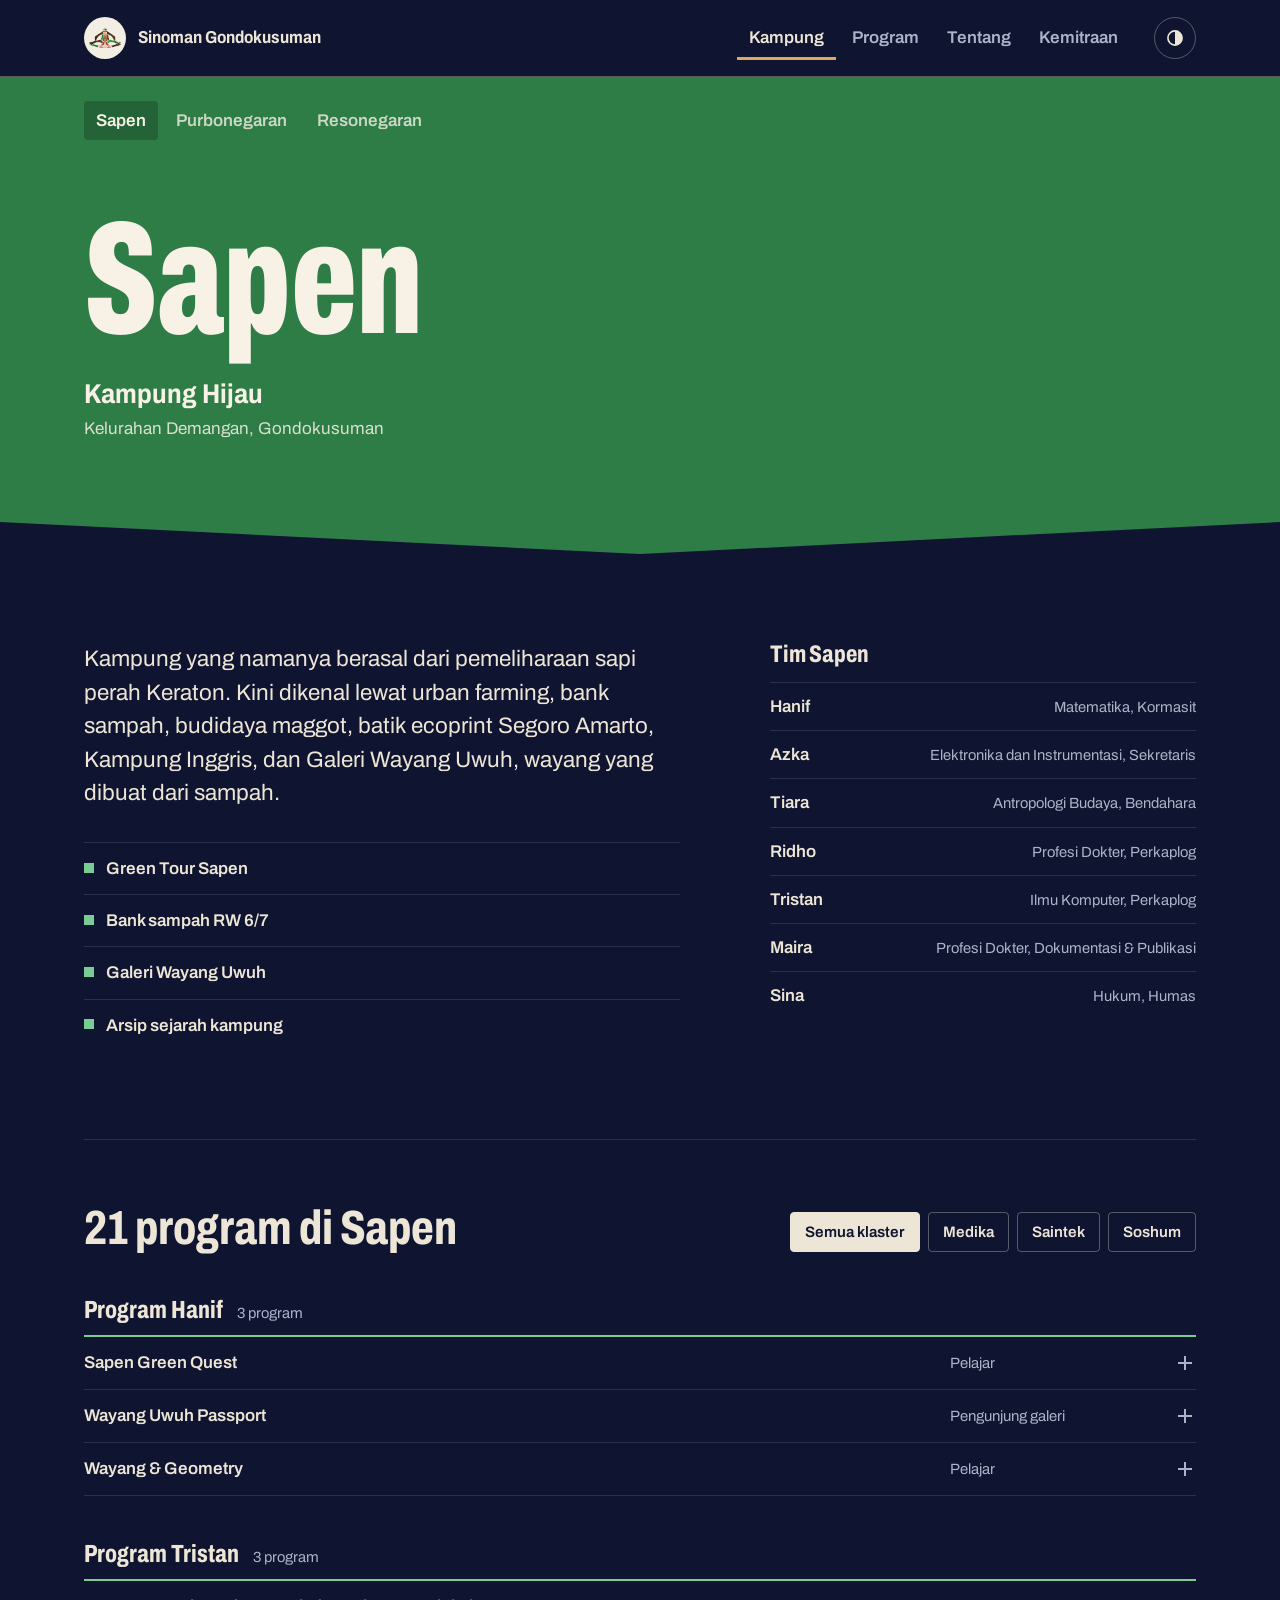
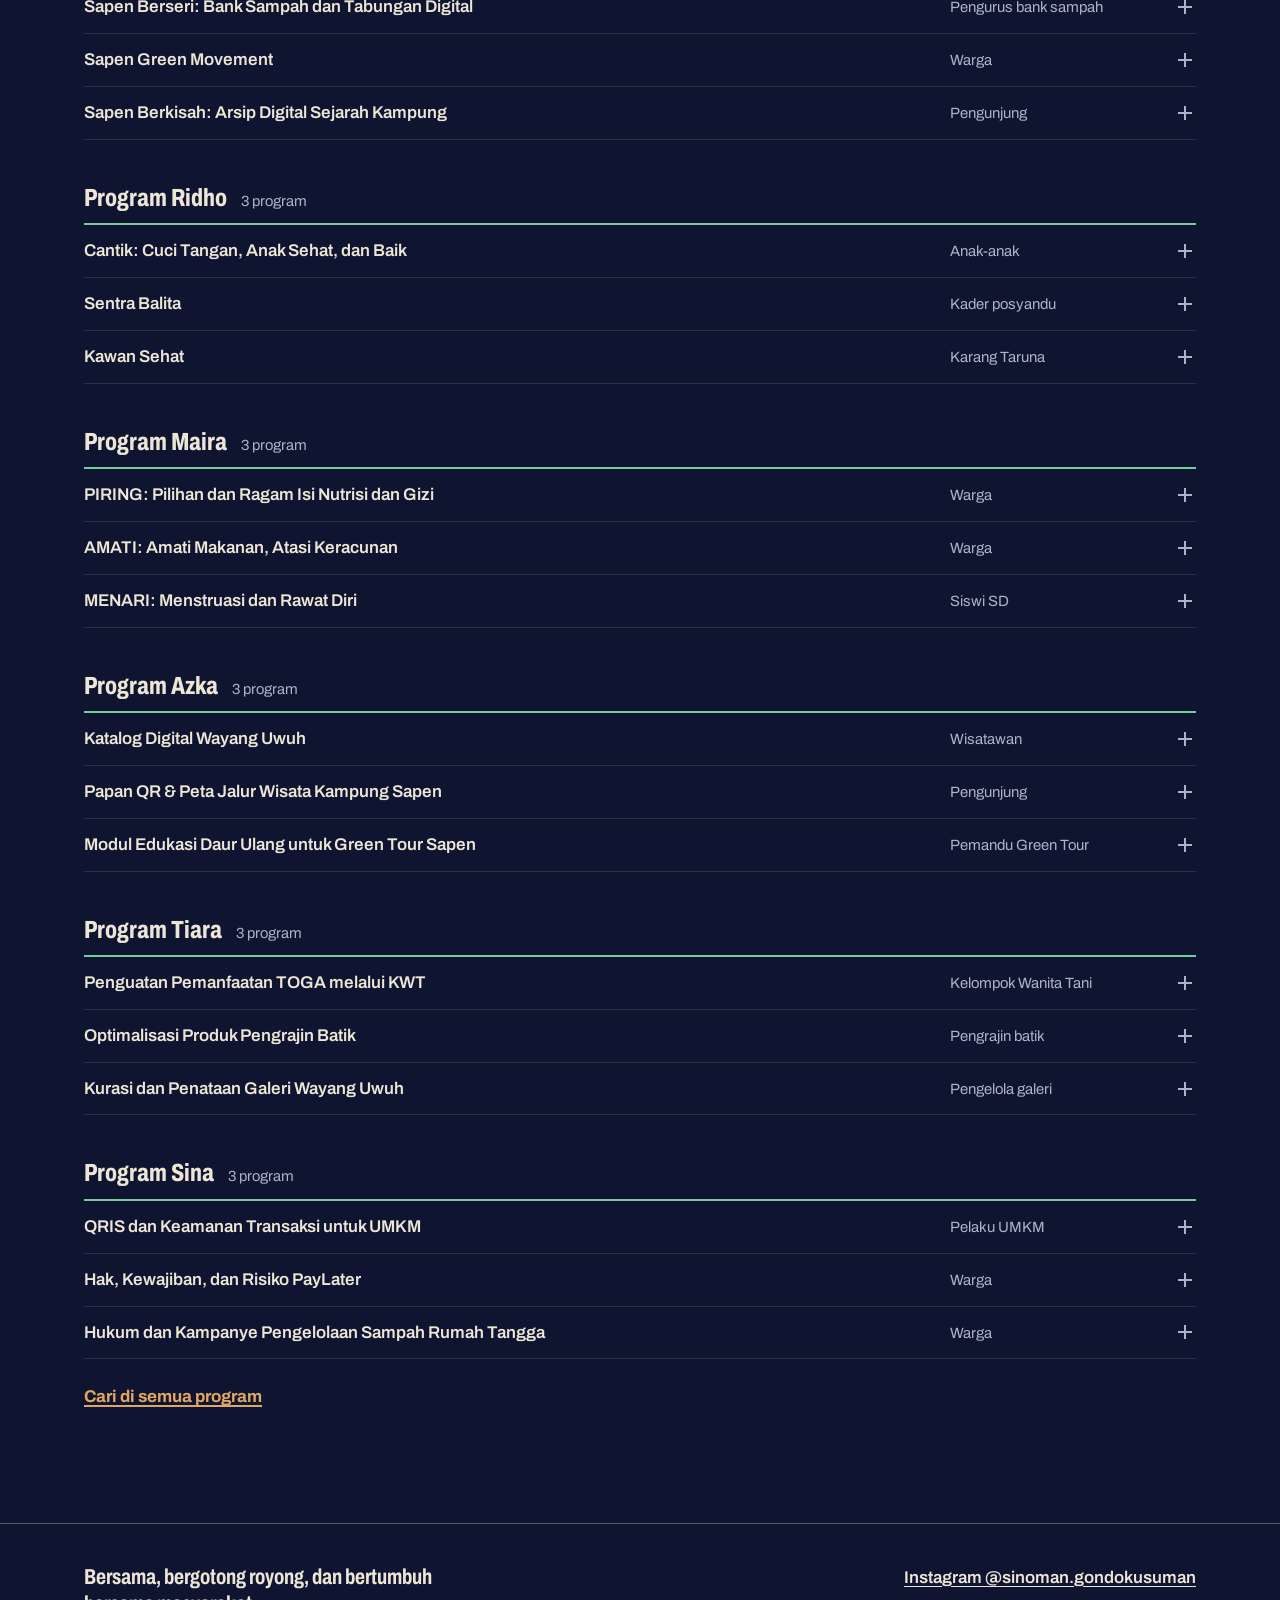
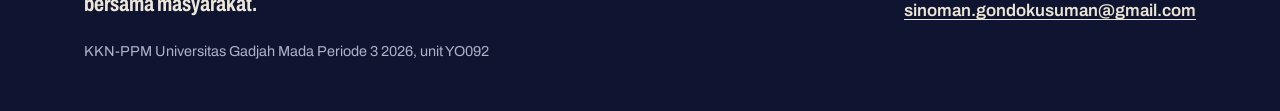
==== site/kampung.html @ 33adba5d "Redesign site as five pages with dark-by-default batik palette Split the single long page into beran" ====
<!doctype html>
<html lang="id" data-theme="dark">
<head>
<meta charset="utf-8">
<meta name="viewport" content="width=device-width, initial-scale=1">
<title>Kampung | Sinoman Gondokusuman</title>
<meta name="description" content="Sapen, Purbonegaran, dan Resonegaran: tiga kampung wisata di Gondokusuman, Yogyakarta, beserta program kerja dan tim KKN di masing-masing kampung.">
<link rel="icon" type="image/png" href="assets/logo-mark.png">
<script>try { var t = localStorage.getItem("theme"); if (t) document.documentElement.dataset.theme = t; } catch (e) {}</script>
<link rel="preconnect" href="https://fonts.googleapis.com">
<link rel="preconnect" href="https://fonts.gstatic.com" crossorigin>
<link href="https://fonts.googleapis.com/css2?family=Archivo:wdth,wght@62..125,100..900&display=swap" rel="stylesheet">
<link rel="stylesheet" href="style.css">
</head>
<body data-page="kampung">

<a class="skip" href="#main">Langsung ke isi</a>
<header class="bar">
  <div class="wrap bar-in">
    <a class="brand" href="./"><span class="disc"><img src="assets/logo-mark.png" alt="" width="32" height="20"></span>Sinoman Gondokusuman</a>
    <nav class="menu" aria-label="Navigasi utama">
      <a href="kampung.html" aria-current="page">Kampung</a>
      <a href="program.html">Program</a>
      <a href="tentang.html">Tentang</a>
      <a href="kemitraan.html">Kemitraan</a>
    </nav>
    <button class="theme-toggle" type="button" aria-pressed="false" aria-label="Mode terang">
      <svg viewBox="0 0 24 24" width="20" height="20" aria-hidden="true"><circle cx="12" cy="12" r="8.5" fill="none" stroke="currentColor" stroke-width="2"/><path d="M12 3.5a8.5 8.5 0 0 1 0 17z" fill="currentColor"/></svg>
    </button>
  </div>
</header>

<main id="main">

<section class="k-head" id="k-head"></section>

<div class="wrap k-grid">
  <div id="k-about"></div>
  <aside id="k-team"></aside>
</div>

<section class="wrap k-programs" aria-labelledby="k-programs-title">
  <div class="k-programs-head">
    <h2 id="k-programs-title">Program</h2>
    <div class="chips" id="k-klaster" role="group" aria-label="Pilih klaster"></div>
  </div>
  <div id="k-list"></div>
  <a class="more" id="k-all" href="program.html">Cari di semua program</a>
</section>

</main>

<footer class="foot">
  <div class="wrap foot-in">
    <p class="foot-tag">Bersama, bergotong royong, dan bertumbuh bersama masyarakat.</p>
    <ul class="foot-links">
      <li><a href="https://www.instagram.com/sinoman.gondokusuman/" rel="noopener">Instagram @sinoman.gondokusuman</a></li>
      <li><a href="mailto:sinoman.gondokusuman@gmail.com">sinoman.gondokusuman@gmail.com</a></li>
    </ul>
    <p class="foot-small">KKN-PPM Universitas Gadjah Mada Periode 3 2026, unit YO092</p>
  </div>
</footer>

<script src="data.js"></script>
<script src="app.js"></script>
</body>
</html>
---- site/style.css ----
/* Sinoman Gondokusuman
   Nila (indigo) ground, mori (unbleached cotton) text and soga accent: the
   three colours of Yogyakarta batik. Subunit colours come from the logo.
   One typeface, Archivo, used across its width axis: condensed for names
   and headings, normal width for reading. */

:root {
  color-scheme: dark;
  --bg: #0F1530;
  --bg-2: #151C3B;
  --bg-3: #1D2650;
  --ink: #EDE6D6;
  --ink-2: #AEB2C8;
  --line: rgba(237, 230, 214, .13);
  --line-strong: rgba(237, 230, 214, .32);
  --accent: #E0A762;
  --on-fill: #F8F2E6;
  --disc: #F3EEE3;

  /* Fill colours (banners, bands) are shared by both themes;
     the -ink variants are for text on the page background. */
  --sapen: #2E7D46;
  --purbonegaran: #B23A30;
  --resonegaran: #A65A24;
  --sapen-ink: #79CC93;
  --purbonegaran-ink: #F38D7F;
  --resonegaran-ink: #E6A86E;

  --wrap: 1200px;
  --gutter: clamp(18px, 4vw, 44px);
  --r: 4px;
}

[data-theme="light"] {
  color-scheme: light;
  --bg: #F3EEE3;
  --bg-2: #EAE3D4;
  --bg-3: #DED5C2;
  --ink: #141B38;
  --ink-2: #545A75;
  --line: rgba(20, 27, 56, .14);
  --line-strong: rgba(20, 27, 56, .34);
  --accent: #8E4F1E;
  --sapen-ink: #23683A;
  --purbonegaran-ink: #A1322A;
  --resonegaran-ink: #8F4C1C;
}

[data-s="sapen"] { --c: var(--sapen); --ci: var(--sapen-ink); }
[data-s="purbonegaran"] { --c: var(--purbonegaran); --ci: var(--purbonegaran-ink); }
[data-s="resonegaran"] { --c: var(--resonegaran); --ci: var(--resonegaran-ink); }

*, *::before, *::after { box-sizing: border-box; }
html { -webkit-text-size-adjust: 100%; }

body {
  margin: 0;
  background: var(--bg);
  color: var(--ink);
  font-family: "Archivo", system-ui, sans-serif;
  font-size: 17px;
  line-height: 1.6;
  -webkit-font-smoothing: antialiased;
}

img { max-width: 100%; height: auto; display: block; }
a { color: inherit; text-underline-offset: 3px; }
p { margin: 0; }
h1, h2, h3 { margin: 0; line-height: 1.05; }
:focus-visible { outline: 3px solid var(--accent); outline-offset: 3px; }

.wrap { max-width: var(--wrap); margin: 0 auto; padding: 0 var(--gutter); }
.sr-only { position: absolute; width: 1px; height: 1px; overflow: hidden; clip: rect(0 0 0 0); white-space: nowrap; }
.skip { position: absolute; left: 12px; top: -80px; z-index: 10; padding: 10px 14px; background: var(--ink); color: var(--bg); font-weight: 700; }
.skip:focus { top: 12px; }

/* Condensed display type */
.display, h1 { font-stretch: 62%; font-weight: 800; letter-spacing: -0.005em; }
h2 { font-stretch: 75%; font-weight: 750; font-size: clamp(2rem, 4.2vw, 3rem); line-height: 1; }
h3 { font-weight: 700; font-size: 1.2rem; line-height: 1.25; }

/* ---------- Header ---------- */
.bar { border-bottom: 1px solid var(--line-strong); }
.bar-in { display: flex; align-items: center; gap: 12px 24px; min-height: 76px; }
.brand {
  display: flex; align-items: center; gap: 12px; margin-right: auto;
  text-decoration: none; font-weight: 700; font-stretch: 87.5%; font-size: 1.08rem; line-height: 1.15;
}
.disc { width: 42px; height: 42px; border-radius: 50%; background: var(--disc); display: grid; place-items: center; flex: none; }
.disc img { width: 32px; }
.menu { display: flex; gap: 4px; }
.menu a {
  padding: 8px 12px; text-decoration: none; font-weight: 600; color: var(--ink-2);
}
.menu a:hover { color: var(--ink); }
.menu a[aria-current="page"] { color: var(--ink); box-shadow: inset 0 -3px 0 var(--accent); }
.theme-toggle {
  width: 42px; height: 42px; flex: none; display: grid; place-items: center;
  border: 1px solid var(--line-strong); border-radius: 50%; background: none; color: var(--ink); cursor: pointer;
}
.theme-toggle:hover { border-color: var(--ink); }
.theme-toggle svg { transition: transform .3s ease; }
.theme-toggle[aria-pressed="true"] svg { transform: rotate(180deg); }

/* ---------- Buttons, chips, links ---------- */
.btn {
  display: inline-flex; align-items: center; justify-content: center;
  padding: 13px 20px; border: 2px solid var(--ink); border-radius: var(--r);
  background: var(--ink); color: var(--bg);
  font: inherit; font-weight: 700; text-decoration: none; cursor: pointer;
}
.btn:hover { background: transparent; color: var(--ink); }
.btn-line { background: transparent; color: var(--ink); border-color: var(--line-strong); }
.btn-line:hover { border-color: var(--ink); }

.more { display: inline-block; margin-top: 24px; font-weight: 700; color: var(--accent); text-decoration-thickness: 2px; }

.chips { display: flex; flex-wrap: wrap; gap: 8px; }
.chip {
  font: inherit; font-size: .95rem; font-weight: 600; cursor: pointer;
  padding: 7px 14px; border-radius: var(--r);
  border: 1px solid var(--line-strong); background: transparent; color: var(--ink);
}
.chip:hover { border-color: var(--ink); }
.chip[aria-pressed="true"] { background: var(--ink); border-color: var(--ink); color: var(--bg); }

/* ---------- Home hero: umbul-umbul ---------- */
.hero-in {
  display: grid; grid-template-columns: minmax(0, 1fr) auto;
  gap: clamp(32px, 5vw, 80px); align-items: start;
}
.hero-text { padding: clamp(48px, 8vw, 112px) 0 clamp(56px, 7vw, 96px); }
.hero h1 { font-size: clamp(3.6rem, 9.6vw, 8.6rem); line-height: .86; }
.hero h1 span { display: block; }
.lede { margin-top: 28px; max-width: 33rem; font-size: clamp(1.08rem, 1.5vw, 1.24rem); color: var(--ink-2); }
.actions { display: flex; flex-wrap: wrap; gap: 12px; margin-top: 32px; }
.hero-meta { display: flex; flex-wrap: wrap; gap: 4px 28px; margin-top: 36px; font-size: .95rem; color: var(--ink-2); }
.hero-meta b { color: var(--ink); font-weight: 600; }

/* The flags hang from a bamboo pole just under the header rule. */
.umbul {
  --scale: 1;
  position: relative; display: flex; gap: clamp(12px, 1.6vw, 20px);
  list-style: none; margin: 28px 0 0; padding: 6px 14px 0;
}
.umbul::before {
  content: ""; position: absolute; left: 0; right: 0; top: 0; height: 7px;
  border-radius: 4px; background: var(--accent);
}
.flag {
  display: flex; flex-direction: column; gap: 16px;
  width: clamp(96px, 10vw, 136px); height: calc(var(--len) * var(--scale));
  padding: 16px 14px 56px;
  background: var(--c); color: var(--on-fill); text-decoration: none;
  clip-path: polygon(0 0, 100% 0, 100% 100%, 50% calc(100% - 38px), 0 100%);
}
.flag:hover, .flag:focus-visible { height: calc(var(--len) * var(--scale) + 32px); }
.flag:focus-visible { outline: 3px solid var(--on-fill); outline-offset: -7px; }
.flag-count { font-size: .85rem; font-weight: 600; line-height: 1.2; text-align: center; }
.flag-text { writing-mode: vertical-rl; display: flex; flex-direction: column; gap: 6px; align-self: center; }
.flag-text b { font-stretch: 62%; font-weight: 800; font-size: clamp(2.6rem, 4.6vw, 4.3rem); line-height: .95; }
.flag-text span { font-stretch: 75%; font-weight: 600; font-size: .98rem; line-height: 1.2; }

@media (prefers-reduced-motion: no-preference) {
  .flag { transform-origin: top; animation: unfurl 1s cubic-bezier(.2, .8, .2, 1) both; transition: height .35s cubic-bezier(.2, .8, .2, 1); }
  .umbul li:nth-child(2) .flag { animation-delay: .1s; }
  .umbul li:nth-child(3) .flag { animation-delay: .2s; }
  .hero-text > * { animation: fade .8s ease-out both; }
  .hero-text > :nth-child(n+2) { animation-delay: .15s; }
}
@keyframes unfurl { from { transform: scaleY(0); } to { transform: none; } }
@keyframes fade { from { opacity: 0; } to { opacity: 1; } }

/* ---------- Bands (home) ---------- */
.band { padding: clamp(64px, 9vw, 112px) 0; border-top: 1px solid var(--line); }
.band-alt { background: var(--bg-2); }
.duo { display: grid; grid-template-columns: minmax(0, 1.35fr) minmax(0, 1fr); gap: clamp(40px, 7vw, 104px); align-items: start; }
.quote { margin-top: 24px; max-width: 34rem; font-size: clamp(1.35rem, 2.4vw, 1.85rem); line-height: 1.35; font-weight: 500; }
.quote + p { margin-top: 18px; max-width: 34rem; color: var(--ink-2); }

.now { border-top: 3px solid var(--accent); padding-top: 22px; }
.now h2 { font-size: 1.05rem; font-stretch: 100%; font-weight: 700; color: var(--ink-2); line-height: 1.3; }
.now-big { margin-top: 10px; font-size: clamp(2.6rem, 5vw, 3.6rem); line-height: .95; }
.now-text { margin-top: 12px; color: var(--ink-2); }
.agenda { list-style: none; margin: 24px 0 0; padding: 0; }
.agenda li { display: grid; grid-template-columns: 4.5rem minmax(0, 1fr); gap: 14px; padding: 12px 0; border-top: 1px solid var(--line); }
.agenda time { font-stretch: 62%; font-weight: 800; font-size: 1.5rem; line-height: 1.1; color: var(--ci, var(--ink)); }
.agenda span { color: var(--ink-2); }
.agenda b { color: var(--ink); font-weight: 600; }

.invite-in { display: grid; grid-template-columns: minmax(0, 1fr) auto; gap: 24px 48px; align-items: end; }
.invite-in p { margin-top: 16px; max-width: 38rem; color: var(--ink-2); }

/* ---------- Inner page header ---------- */
.page-head { padding-top: clamp(48px, 7vw, 96px); padding-bottom: clamp(36px, 5vw, 56px); }
.page-head h1 { font-size: clamp(3.2rem, 8vw, 6.4rem); line-height: .9; }
.page-head p { margin-top: 20px; max-width: 40rem; font-size: 1.12rem; color: var(--ink-2); }
.jump { display: flex; flex-wrap: wrap; gap: 8px 22px; margin-top: 24px; font-weight: 600; }
.jump a { color: var(--accent); }

.block { padding: clamp(48px, 7vw, 88px) 0; border-top: 1px solid var(--line); }
.block > .wrap > h2 { margin-bottom: clamp(24px, 4vw, 40px); }
.block-intro { margin: -16px 0 clamp(24px, 4vw, 40px); max-width: 40rem; color: var(--ink-2); }

/* ---------- Kampung page ---------- */
.k-head {
  background: var(--c); color: var(--on-fill);
  padding: 24px 0 clamp(72px, 9vw, 112px);
  clip-path: polygon(0 0, 100% 0, 100% calc(100% - 32px), 50% 100%, 0 calc(100% - 32px));
}
.k-tabs { display: flex; flex-wrap: wrap; gap: 4px 6px; }
.k-tabs a { padding: 6px 12px; border-radius: var(--r); font-weight: 600; text-decoration: none; color: var(--on-fill); opacity: .78; }
.k-tabs a:hover { opacity: 1; }
.k-tabs a[aria-current="page"] { opacity: 1; background: rgba(0, 0, 0, .22); }
.k-tabs a:focus-visible { outline-color: var(--on-fill); }
.k-head h1 { margin-top: clamp(32px, 6vw, 72px); font-size: clamp(3.8rem, 13vw, 10rem); line-height: .85; }
.k-theme { margin-top: 30px; font-size: clamp(1.25rem, 2.4vw, 1.7rem); font-weight: 700; font-stretch: 87.5%; line-height: 1.2; }
.k-where { margin-top: 4px; opacity: .85; }

.k-grid { display: grid; grid-template-columns: minmax(0, 1.4fr) minmax(0, 1fr); gap: clamp(40px, 7vw, 104px); padding-top: clamp(48px, 7vw, 88px); padding-bottom: clamp(48px, 7vw, 88px); }
.k-lead { font-size: clamp(1.15rem, 1.8vw, 1.4rem); line-height: 1.5; max-width: 36rem; }
.k-grid h2 { font-size: 1.5rem; }
.focus { list-style: none; margin: 32px 0 0; padding: 0; }
.focus li { padding: 12px 0 12px 22px; border-top: 1px solid var(--line); position: relative; font-weight: 600; }
.focus li::before { content: ""; position: absolute; left: 0; top: 1.15em; width: 10px; height: 10px; background: var(--ci); }

.k-programs { padding-bottom: clamp(64px, 9vw, 112px); }
.k-programs-head { display: flex; flex-wrap: wrap; align-items: end; justify-content: space-between; gap: 16px 32px; padding-top: clamp(40px, 6vw, 64px); border-top: 1px solid var(--line); margin-bottom: 8px; }

/* ---------- Team roster ---------- */
.roster { list-style: none; margin: 16px 0 0; padding: 0; }
.roster li { display: flex; flex-wrap: wrap; justify-content: space-between; align-items: baseline; gap: 2px 16px; padding: 10px 0; border-top: 1px solid var(--line); }
.roster b { font-weight: 600; }
.roster span { color: var(--ink-2); font-size: .92rem; }
.team { display: grid; grid-template-columns: repeat(3, minmax(0, 1fr)); gap: clamp(28px, 4vw, 56px); }
.team h3 { color: var(--ci); font-stretch: 62%; font-weight: 800; font-size: 2.4rem; line-height: 1; }
.team h3 a { text-decoration: none; }
.team h3 a:hover { text-decoration: underline; text-decoration-thickness: 2px; }

/* ---------- Program list ---------- */
.group { margin-top: 44px; }
.group-head { display: flex; flex-wrap: wrap; align-items: baseline; gap: 4px 14px; padding-bottom: 10px; border-bottom: 2px solid var(--ci, var(--ink)); }
.group-head h3 { font-stretch: 75%; font-weight: 750; font-size: 1.55rem; line-height: 1.1; }
.group-head small { color: var(--ink-2); font-size: .92rem; }
.prog { border-bottom: 1px solid var(--line); }
.prog summary {
  list-style: none; cursor: pointer;
  display: grid; grid-template-columns: minmax(0, 1fr) minmax(0, 13rem) 18px; gap: 6px 20px; align-items: baseline;
  padding: 14px 0;
}
.prog summary::-webkit-details-marker { display: none; }
.prog summary:hover .p-title { text-decoration: underline; text-decoration-thickness: 1px; }
.p-title { font-weight: 600; line-height: 1.4; }
.p-for { color: var(--ink-2); font-size: .93rem; line-height: 1.4; }
.p-mark { position: relative; width: 14px; height: 14px; align-self: center; }
.p-mark::before, .p-mark::after { content: ""; position: absolute; left: 0; top: 6px; width: 14px; height: 2px; background: var(--ink-2); }
.p-mark::after { transform: rotate(90deg); }
.prog[open] .p-mark::after { transform: none; }
.prog[open] .p-title { color: var(--ci); }
.p-body { padding: 0 0 20px; max-width: 44rem; }
.p-meta { margin-top: 10px; font-size: .92rem; color: var(--ink-2); }
.empty { padding: 32px 0; color: var(--ink-2); }
.empty button { font: inherit; color: var(--ink); font-weight: 700; background: none; border: 0; padding: 0; text-decoration: underline; cursor: pointer; }
.count { color: var(--ink-2); font-size: .95rem; }

/* ---------- Program explorer ---------- */
.explorer { display: grid; grid-template-columns: 16rem minmax(0, 1fr); gap: clamp(32px, 5vw, 72px); align-items: start; padding-bottom: clamp(64px, 9vw, 112px); }
.filters { position: sticky; top: 24px; display: grid; gap: 28px; }
.filter-label { display: block; font-weight: 700; margin-bottom: 8px; }
.opts { display: grid; }
.opt {
  display: flex; align-items: center; gap: 10px; width: 100%;
  padding: 9px 10px; border: 0; border-radius: var(--r); background: none; color: var(--ink-2);
  font: inherit; font-weight: 600; text-align: left; cursor: pointer;
}
.opt:hover { color: var(--ink); background: var(--bg-2); }
.opt[aria-pressed="true"] { color: var(--ink); background: var(--bg-3); }
.opt i { width: 12px; height: 12px; flex: none; background: var(--c, transparent); border: 1px solid var(--c, var(--line-strong)); }
.opt small { margin-left: auto; font-size: .88rem; font-weight: 500; color: var(--ink-2); }
.search input {
  width: 100%; font: inherit; padding: 11px 14px; border-radius: var(--r);
  border: 1px solid var(--line-strong); background: var(--bg-2); color: var(--ink);
}
.search input::placeholder { color: var(--ink-2); opacity: .8; }
.search input:focus { outline: 3px solid var(--accent); outline-offset: 1px; }
.results .count { padding-bottom: 4px; }
.results .group:first-of-type { margin-top: 20px; }
.swatch { display: inline-block; width: 10px; height: 10px; margin-right: 8px; background: var(--c); }

/* ---------- Tentang ---------- */
.values { list-style: none; margin: 0; padding: 0; border-top: 1px solid var(--line); }
.values li { display: grid; grid-template-columns: 11rem minmax(0, 1fr); gap: 16px; padding: 18px 0; border-bottom: 1px solid var(--line); }
.values b { font-stretch: 75%; font-weight: 750; font-size: 1.3rem; line-height: 1.3; }
.values span { color: var(--ink-2); }

.timeline { list-style: none; margin: 0; padding: 0; }
.timeline li { display: grid; grid-template-columns: 12rem minmax(0, 1fr); gap: 8px 32px; padding: 24px 0; border-top: 1px solid var(--line); }
.timeline time { font-stretch: 62%; font-weight: 800; font-size: 2rem; line-height: 1; }
.timeline h3 { font-size: 1.2rem; }
.timeline p { margin-top: 6px; max-width: 40rem; color: var(--ink-2); }
.timeline .is-now { border-top: 3px solid var(--accent); }
.timeline .is-now time { color: var(--accent); }
.badge { display: inline-block; margin-left: 10px; padding: 1px 8px; border-radius: var(--r); background: var(--accent); color: var(--bg); font-size: .8rem; font-weight: 700; vertical-align: 2px; }
.timeline .t-event { margin-top: 14px; padding-left: 12px; border-left: 3px solid var(--ci); color: var(--ink); }
.timeline .is-past h3, .timeline .is-past time { color: var(--ink-2); }

/* ---------- Kemitraan ---------- */
.partner { display: grid; grid-template-columns: 1fr 1fr; gap: clamp(32px, 6vw, 88px); }
.partner h2 { font-size: 1.6rem; margin-bottom: 8px; }
.partner ul { list-style: none; margin: 0; padding: 0; }
.partner li { padding: 14px 0; border-bottom: 1px solid var(--line); }
.partner li b { font-weight: 700; }
.contact {
  margin-top: clamp(48px, 7vw, 80px); padding: clamp(28px, 4vw, 48px);
  background: var(--bg-3); border-radius: var(--r);
  display: grid; grid-template-columns: minmax(0, 1fr) auto; gap: 24px 48px; align-items: center;
}
.contact p { font-stretch: 75%; font-weight: 750; font-size: clamp(1.6rem, 3vw, 2.3rem); line-height: 1.1; max-width: 30rem; }
.contact .actions { margin-top: 0; }

/* ---------- Footer ---------- */
.foot { border-top: 1px solid var(--line-strong); }
.foot-in { display: grid; grid-template-columns: minmax(0, 1fr) auto; gap: 16px 48px; padding-top: 40px; padding-bottom: 48px; }
.foot-tag { font-stretch: 75%; font-weight: 700; font-size: 1.35rem; line-height: 1.25; max-width: 26rem; }
.foot-links { list-style: none; margin: 0; padding: 0; display: grid; gap: 6px; justify-items: end; font-weight: 600; }
.foot-small { grid-column: 1 / -1; font-size: .9rem; color: var(--ink-2); }

/* ---------- Responsive ---------- */
@media (max-width: 960px) {
  .duo, .k-grid, .partner, .invite-in, .contact { grid-template-columns: 1fr; }
  .team { grid-template-columns: 1fr; }
  .explorer { grid-template-columns: 1fr; }
  .filters { position: static; }
  .opts { display: flex; flex-wrap: wrap; gap: 6px; }
  .opt { width: auto; border: 1px solid var(--line-strong); }
  .opt small { margin-left: 4px; }
}

@media (max-width: 860px) {
  .hero-in { grid-template-columns: 1fr; gap: 0; }
  .hero-text { padding-bottom: 8px; }
  .umbul { --scale: .66; margin: 36px 0 56px; justify-content: flex-start; }
  .flag { width: clamp(92px, 27vw, 130px); padding: 14px 10px 48px; }
}

@media (max-width: 720px) {
  .bar-in { flex-wrap: wrap; padding-top: 14px; }
  .menu { order: 3; width: 100%; justify-content: space-between; }
  .menu a { padding: 10px 0; }
  .prog summary { grid-template-columns: minmax(0, 1fr) 18px; }
  .p-for { grid-row: 2; grid-column: 1; }
  .p-mark { grid-row: 1; grid-column: 2; }
  .timeline li { grid-template-columns: 1fr; }
  .values li { grid-template-columns: 1fr; gap: 2px; }
  .foot-in { grid-template-columns: 1fr; }
  .foot-links { justify-items: start; }
}

@media (max-width: 400px) {
  body { font-size: 16px; }
  .brand { font-size: 1rem; }
}
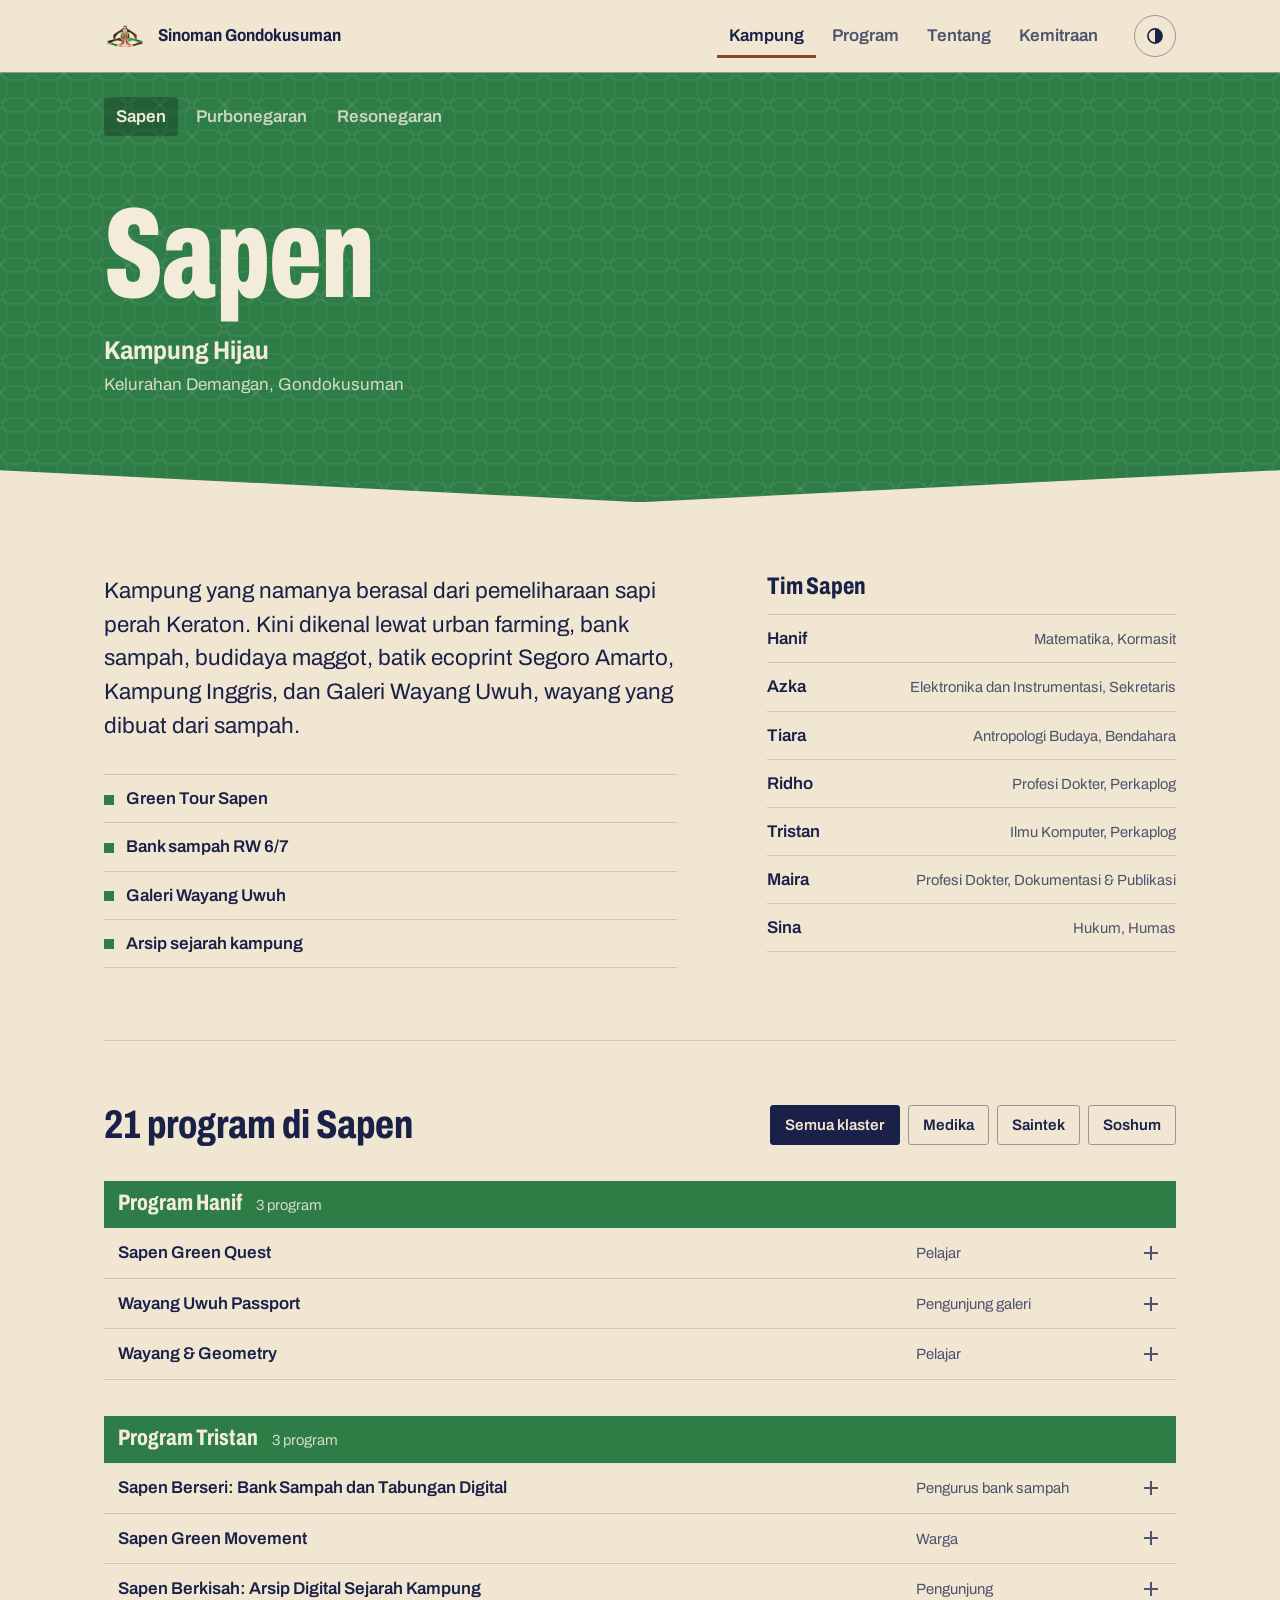
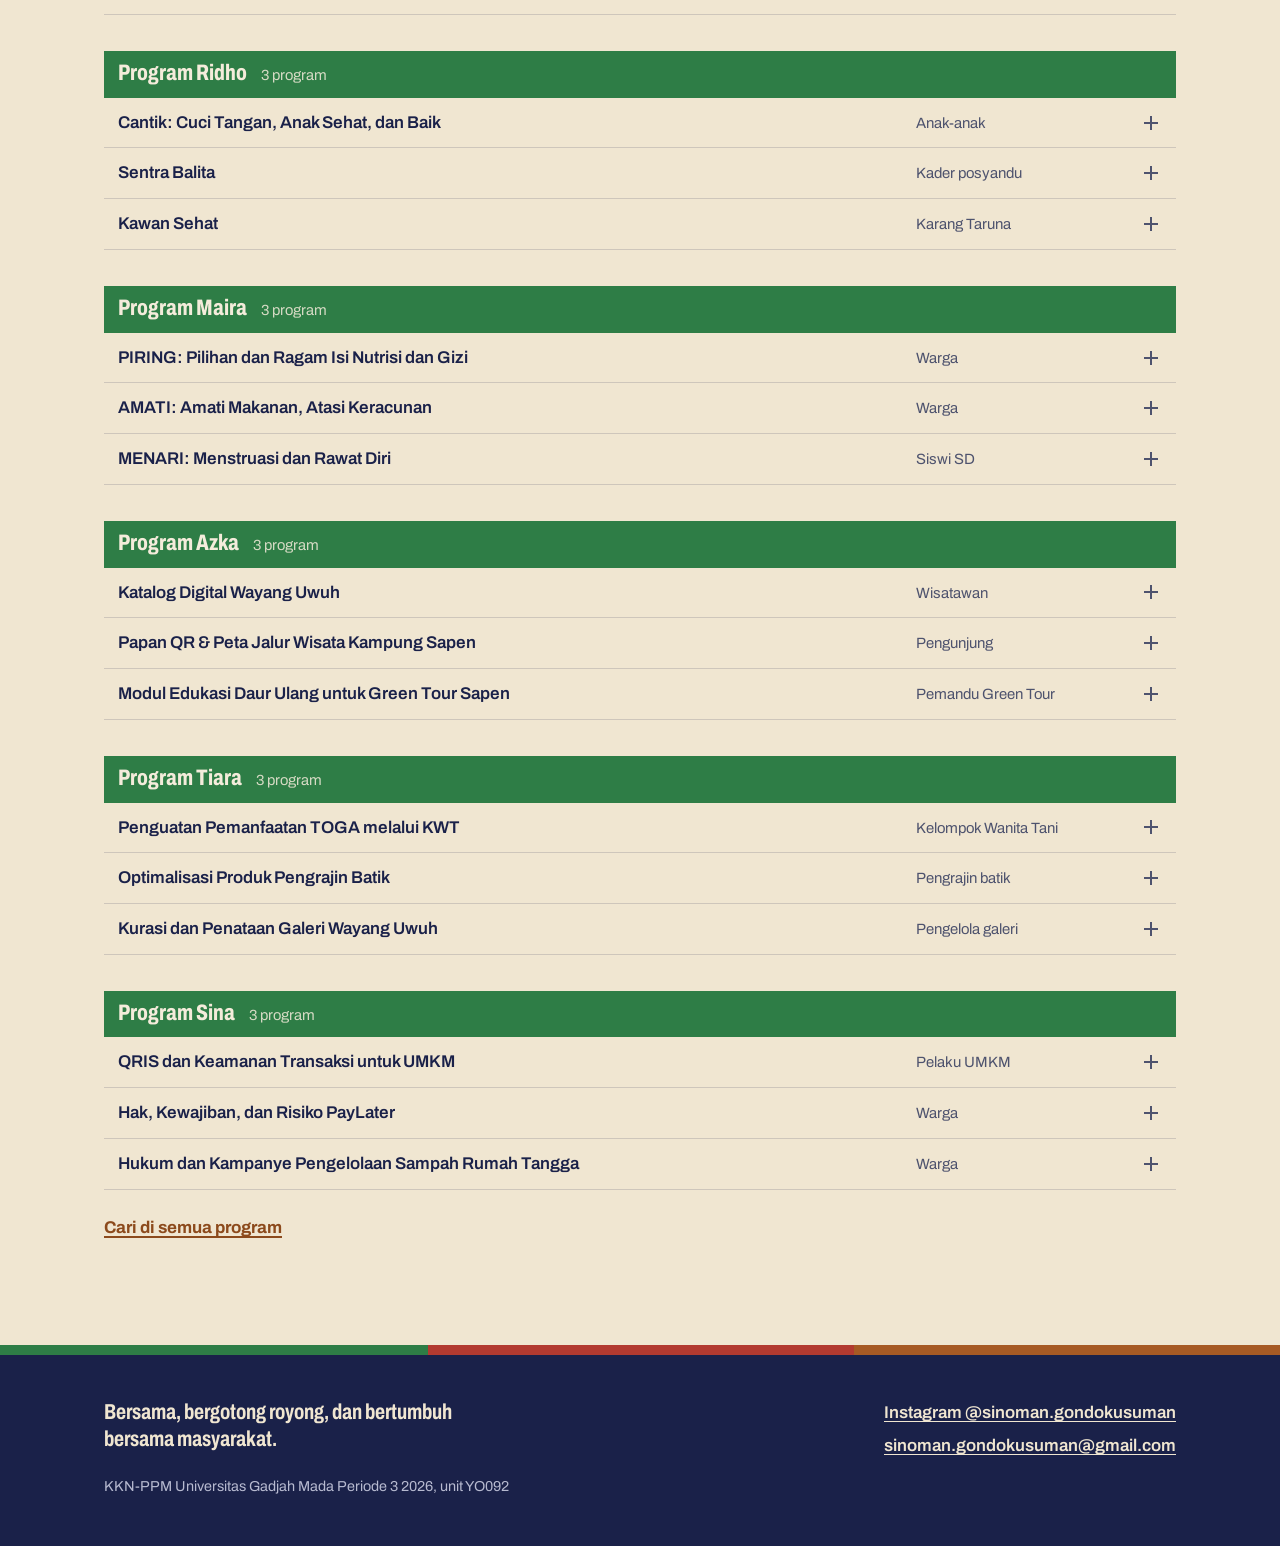
==== commit c1e13f3d: "feat(site): switch to light batik theme with nila bands and kampung trio - Default to light (mori) t" ====
--- a/site/kampung.html
+++ b/site/kampung.html
@@ -1,5 +1,5 @@
 <!doctype html>
-<html lang="id" data-theme="dark">
+<html lang="id" data-theme="light">
 <head>
 <meta charset="utf-8">
 <meta name="viewport" content="width=device-width, initial-scale=1">
@@ -17,14 +17,14 @@
 <a class="skip" href="#main">Langsung ke isi</a>
 <header class="bar">
   <div class="wrap bar-in">
-    <a class="brand" href="./"><span class="disc"><img src="assets/logo-mark.png" alt="" width="32" height="20"></span>Sinoman Gondokusuman</a>
+    <a class="brand" href="./"><span class="disc"><img src="assets/logo-mark.png" alt="" width="36" height="23"></span>Sinoman Gondokusuman</a>
     <nav class="menu" aria-label="Navigasi utama">
       <a href="kampung.html" aria-current="page">Kampung</a>
       <a href="program.html">Program</a>
       <a href="tentang.html">Tentang</a>
       <a href="kemitraan.html">Kemitraan</a>
     </nav>
-    <button class="theme-toggle" type="button" aria-pressed="false" aria-label="Mode terang">
+    <button class="theme-toggle" type="button" aria-pressed="false" aria-label="Mode gelap">
       <svg viewBox="0 0 24 24" width="20" height="20" aria-hidden="true"><circle cx="12" cy="12" r="8.5" fill="none" stroke="currentColor" stroke-width="2"/><path d="M12 3.5a8.5 8.5 0 0 1 0 17z" fill="currentColor"/></svg>
     </button>
   </div>
--- a/site/style.css
+++ b/site/style.css
@@ -1,49 +1,59 @@
 /* Sinoman Gondokusuman
-   Nila (indigo) ground, mori (unbleached cotton) text and soga accent: the
-   three colours of Yogyakarta batik. Subunit colours come from the logo.
-   One typeface, Archivo, used across its width axis: condensed for names
-   and headings, normal width for reading. */
+   Mori (unbleached cotton) ground, nila (indigo) ink and soga accent: the
+   three colours of Yogyakarta batik. Nila bands carry a kawung batik tile;
+   the subunit colours come from the logo. One typeface, Archivo, used across
+   its width axis: condensed for names and headings, normal width for reading. */
 
 :root {
-  color-scheme: dark;
-  --bg: #0F1530;
-  --bg-2: #151C3B;
-  --bg-3: #1D2650;
-  --ink: #EDE6D6;
-  --ink-2: #AEB2C8;
-  --line: rgba(237, 230, 214, .13);
-  --line-strong: rgba(237, 230, 214, .32);
-  --accent: #E0A762;
-  --on-fill: #F8F2E6;
-  --disc: #F3EEE3;
+  color-scheme: light;
+  --bg: #F0E6D1;
+  --bg-2: #E7DBC1;
+  --ink: #1A2149;
+  --ink-2: #4E536E;
+  --line: rgba(26, 33, 73, .16);
+  --line-strong: rgba(26, 33, 73, .4);
+  --accent: #8C4A1C;
+  --on-fill: #F4ECDB;
+
+  /* Nila band: dark block on the light page. */
+  --band: #1A2149;
+  --band-2: #232B5A;
+  --band-ink: #F0E6D1;
+  --band-ink-2: #B7BAD0;
+  --band-line: rgba(240, 230, 209, .18);
+  --band-accent: #E0A762;
+  --disc: transparent;
 
   /* Fill colours (banners, bands) are shared by both themes;
      the -ink variants are for text on the page background. */
   --sapen: #2E7D46;
   --purbonegaran: #B23A30;
   --resonegaran: #A65A24;
+  --sapen-ink: #23683A;
+  --purbonegaran-ink: #A1322A;
+  --resonegaran-ink: #8F4C1C;
+
+  --wrap: 1160px;
+  --gutter: clamp(18px, 4vw, 44px);
+  --r: 3px;
+  --kawung: url("data:image/svg+xml,%3Csvg xmlns='http://www.w3.org/2000/svg' width='64' height='64' viewBox='0 0 56 56'%3E%3Cg fill='none' stroke='%23F0E6D1' stroke-opacity='.085' stroke-width='1'%3E%3Cellipse cx='28' cy='14' rx='6.5' ry='12'/%3E%3Cellipse cx='28' cy='42' rx='6.5' ry='12'/%3E%3Cellipse cx='14' cy='28' rx='12' ry='6.5'/%3E%3Cellipse cx='42' cy='28' rx='12' ry='6.5'/%3E%3Cellipse cx='14' cy='0' rx='12' ry='6.5'/%3E%3Cellipse cx='42' cy='0' rx='12' ry='6.5'/%3E%3Cellipse cx='14' cy='56' rx='12' ry='6.5'/%3E%3Cellipse cx='42' cy='56' rx='12' ry='6.5'/%3E%3Cellipse cx='0' cy='14' rx='6.5' ry='12'/%3E%3Cellipse cx='0' cy='42' rx='6.5' ry='12'/%3E%3Cellipse cx='56' cy='14' rx='6.5' ry='12'/%3E%3Cellipse cx='56' cy='42' rx='6.5' ry='12'/%3E%3C/g%3E%3Ccircle cx='28' cy='28' r='1.6' fill='%23F0E6D1' fill-opacity='.16'/%3E%3Ccircle cx='0' cy='0' r='1.6' fill='%23F0E6D1' fill-opacity='.16'/%3E%3Ccircle cx='56' cy='0' r='1.6' fill='%23F0E6D1' fill-opacity='.16'/%3E%3Ccircle cx='0' cy='56' r='1.6' fill='%23F0E6D1' fill-opacity='.16'/%3E%3Ccircle cx='56' cy='56' r='1.6' fill='%23F0E6D1' fill-opacity='.16'/%3E%3C/svg%3E");
+}
+
+[data-theme="dark"] {
+  color-scheme: dark;
+  --bg: #121836;
+  --bg-2: #1A2149;
+  --ink: #EDE6D6;
+  --ink-2: #AEB2C8;
+  --line: rgba(237, 230, 214, .14);
+  --line-strong: rgba(237, 230, 214, .36);
+  --accent: #E0A762;
+  --band: #0C1128;
+  --band-2: #151C3B;
+  --disc: #F3EEE3;
   --sapen-ink: #79CC93;
   --purbonegaran-ink: #F38D7F;
   --resonegaran-ink: #E6A86E;
-
-  --wrap: 1200px;
-  --gutter: clamp(18px, 4vw, 44px);
-  --r: 4px;
-}
-
-[data-theme="light"] {
-  color-scheme: light;
-  --bg: #F3EEE3;
-  --bg-2: #EAE3D4;
-  --bg-3: #DED5C2;
-  --ink: #141B38;
-  --ink-2: #545A75;
-  --line: rgba(20, 27, 56, .14);
-  --line-strong: rgba(20, 27, 56, .34);
-  --accent: #8E4F1E;
-  --sapen-ink: #23683A;
-  --purbonegaran-ink: #A1322A;
-  --resonegaran-ink: #8F4C1C;
 }
 
 [data-s="sapen"] { --c: var(--sapen); --ci: var(--sapen-ink); }
@@ -51,7 +61,7 @@
 [data-s="resonegaran"] { --c: var(--resonegaran); --ci: var(--resonegaran-ink); }
 
 *, *::before, *::after { box-sizing: border-box; }
-html { -webkit-text-size-adjust: 100%; }
+html { -webkit-text-size-adjust: 100%; scroll-padding-top: 24px; }
 
 body {
   margin: 0;
@@ -74,24 +84,23 @@
 .skip { position: absolute; left: 12px; top: -80px; z-index: 10; padding: 10px 14px; background: var(--ink); color: var(--bg); font-weight: 700; }
 .skip:focus { top: 12px; }
 
-/* Condensed display type */
+/* Type scale: 1.25 ratio from a 17px base. */
 .display, h1 { font-stretch: 62%; font-weight: 800; letter-spacing: -0.005em; }
-h2 { font-stretch: 75%; font-weight: 750; font-size: clamp(2rem, 4.2vw, 3rem); line-height: 1; }
+h2 { font-stretch: 75%; font-weight: 750; font-size: clamp(1.9rem, 3.4vw, 2.5rem); line-height: 1; }
 h3 { font-weight: 700; font-size: 1.2rem; line-height: 1.25; }
+.measure { max-width: 36rem; }
 
 /* ---------- Header ---------- */
 .bar { border-bottom: 1px solid var(--line-strong); }
-.bar-in { display: flex; align-items: center; gap: 12px 24px; min-height: 76px; }
+.bar-in { display: flex; align-items: center; gap: 12px 24px; min-height: 72px; }
 .brand {
   display: flex; align-items: center; gap: 12px; margin-right: auto;
   text-decoration: none; font-weight: 700; font-stretch: 87.5%; font-size: 1.08rem; line-height: 1.15;
 }
 .disc { width: 42px; height: 42px; border-radius: 50%; background: var(--disc); display: grid; place-items: center; flex: none; }
-.disc img { width: 32px; }
+.disc img { width: 36px; }
 .menu { display: flex; gap: 4px; }
-.menu a {
-  padding: 8px 12px; text-decoration: none; font-weight: 600; color: var(--ink-2);
-}
+.menu a { padding: 8px 12px; text-decoration: none; font-weight: 600; color: var(--ink-2); }
 .menu a:hover { color: var(--ink); }
 .menu a[aria-current="page"] { color: var(--ink); box-shadow: inset 0 -3px 0 var(--accent); }
 .theme-toggle {
@@ -111,8 +120,7 @@
 }
 .btn:hover { background: transparent; color: var(--ink); }
 .btn-line { background: transparent; color: var(--ink); border-color: var(--line-strong); }
-.btn-line:hover { border-color: var(--ink); }
-
+.btn-line:hover { border-color: var(--ink); background: transparent; }
 .more { display: inline-block; margin-top: 24px; font-weight: 700; color: var(--accent); text-decoration-thickness: 2px; }
 
 .chips { display: flex; flex-wrap: wrap; gap: 8px; }
@@ -124,29 +132,39 @@
 .chip:hover { border-color: var(--ink); }
 .chip[aria-pressed="true"] { background: var(--ink); border-color: var(--ink); color: var(--bg); }
 
-/* ---------- Home hero: umbul-umbul ---------- */
+/* ---------- Nila band (dark block with kawung tile) ---------- */
+.band {
+  background: var(--band); color: var(--band-ink);
+  background-image: var(--kawung);
+  padding: clamp(64px, 8vw, 104px) 0;
+}
+.band .more { color: var(--band-accent); }
+.band .btn { background: var(--band-ink); border-color: var(--band-ink); color: var(--band); }
+.band .btn:hover { background: transparent; color: var(--band-ink); }
+.band :focus-visible { outline-color: var(--band-accent); }
+.band-muted { color: var(--band-ink-2); }
+
+/* ---------- Home hero: umbul-umbul on a pole ---------- */
 .hero-in {
-  display: grid; grid-template-columns: minmax(0, 1fr) auto;
-  gap: clamp(32px, 5vw, 80px); align-items: start;
-}
-.hero-text { padding: clamp(48px, 8vw, 112px) 0 clamp(56px, 7vw, 96px); }
-.hero h1 { font-size: clamp(3.6rem, 9.6vw, 8.6rem); line-height: .86; }
+  display: grid; grid-template-columns: minmax(0, 1fr) auto; grid-template-rows: auto auto;
+  column-gap: clamp(32px, 5vw, 80px);
+}
+/* The bamboo pole runs the full width; banners hang from its right end. */
+.pole { grid-column: 1 / -1; height: 8px; margin-top: 28px; border-radius: 4px; background: var(--accent); }
+.hero-text { container-type: inline-size; padding: clamp(40px, 6vw, 80px) 0 clamp(56px, 7vw, 96px); }
+.hero h1 { font-size: min(17cqi, 7.6rem); line-height: .88; }
 .hero h1 span { display: block; }
-.lede { margin-top: 28px; max-width: 33rem; font-size: clamp(1.08rem, 1.5vw, 1.24rem); color: var(--ink-2); }
+.lede { margin-top: 28px; max-width: 32rem; font-size: clamp(1.08rem, 1.5vw, 1.24rem); color: var(--ink-2); }
 .actions { display: flex; flex-wrap: wrap; gap: 12px; margin-top: 32px; }
 .hero-meta { display: flex; flex-wrap: wrap; gap: 4px 28px; margin-top: 36px; font-size: .95rem; color: var(--ink-2); }
 .hero-meta b { color: var(--ink); font-weight: 600; }
 
-/* The flags hang from a bamboo pole just under the header rule. */
 .umbul {
   --scale: 1;
   position: relative; display: flex; gap: clamp(12px, 1.6vw, 20px);
-  list-style: none; margin: 28px 0 0; padding: 6px 14px 0;
-}
-.umbul::before {
-  content: ""; position: absolute; left: 0; right: 0; top: 0; height: 7px;
-  border-radius: 4px; background: var(--accent);
-}
+  list-style: none; margin: 0; padding: 0 14px;
+}
+.umbul::before { content: none; position: absolute; left: 0; right: 0; top: 0; height: 7px; border-radius: 4px; background: var(--accent); }
 .flag {
   display: flex; flex-direction: column; gap: 16px;
   width: clamp(96px, 10vw, 136px); height: calc(var(--len) * var(--scale));
@@ -171,85 +189,102 @@
 @keyframes unfurl { from { transform: scaleY(0); } to { transform: none; } }
 @keyframes fade { from { opacity: 0; } to { opacity: 1; } }
 
-/* ---------- Bands (home) ---------- */
-.band { padding: clamp(64px, 9vw, 112px) 0; border-top: 1px solid var(--line); }
-.band-alt { background: var(--bg-2); }
+/* ---------- Home: three kampung ---------- */
+.trio-head { display: flex; flex-wrap: wrap; align-items: baseline; justify-content: space-between; gap: 8px 32px; padding-top: clamp(48px, 7vw, 80px); }
+.trio-head p { max-width: 34rem; color: var(--ink-2); }
+.trio { display: grid; grid-template-columns: repeat(3, minmax(0, 1fr)); gap: clamp(24px, 4vw, 48px); list-style: none; margin: 32px 0 0; padding: 0 0 clamp(64px, 8vw, 104px); }
+.trio > li { border-top: 10px solid var(--c); padding-top: 18px; display: flex; flex-direction: column; }
+.trio h3 { font-stretch: 62%; font-weight: 800; font-size: clamp(2.4rem, 3.6vw, 3.2rem); line-height: .95; color: var(--ci); }
+.trio h3 a { text-decoration: none; }
+.trio h3 a:hover { text-decoration: underline; text-decoration-thickness: 3px; }
+.trio-theme { margin-top: 6px; font-weight: 700; font-stretch: 87.5%; font-size: 1.08rem; }
+.trio-where { font-size: .92rem; color: var(--ink-2); }
+.trio-lead { margin-top: 16px; color: var(--ink-2); }
+.trio .focus { margin-top: 20px; }
+.trio .more { margin-top: auto; padding-top: 20px; }
+
+/* ---------- Home: sinoman + linimasa (inside the nila band) ---------- */
 .duo { display: grid; grid-template-columns: minmax(0, 1.35fr) minmax(0, 1fr); gap: clamp(40px, 7vw, 104px); align-items: start; }
 .quote { margin-top: 24px; max-width: 34rem; font-size: clamp(1.35rem, 2.4vw, 1.85rem); line-height: 1.35; font-weight: 500; }
-.quote + p { margin-top: 18px; max-width: 34rem; color: var(--ink-2); }
-
-.now { border-top: 3px solid var(--accent); padding-top: 22px; }
-.now h2 { font-size: 1.05rem; font-stretch: 100%; font-weight: 700; color: var(--ink-2); line-height: 1.3; }
+.quote + p { margin-top: 18px; max-width: 34rem; color: var(--band-ink-2); }
+
+.now { border-top: 3px solid var(--band-accent); padding-top: 22px; }
+.now h2 { font-size: 1rem; font-stretch: 100%; font-weight: 700; color: var(--band-ink-2); line-height: 1.3; }
 .now-big { margin-top: 10px; font-size: clamp(2.6rem, 5vw, 3.6rem); line-height: .95; }
-.now-text { margin-top: 12px; color: var(--ink-2); }
+.now-text { margin-top: 12px; color: var(--band-ink-2); }
 .agenda { list-style: none; margin: 24px 0 0; padding: 0; }
-.agenda li { display: grid; grid-template-columns: 4.5rem minmax(0, 1fr); gap: 14px; padding: 12px 0; border-top: 1px solid var(--line); }
-.agenda time { font-stretch: 62%; font-weight: 800; font-size: 1.5rem; line-height: 1.1; color: var(--ci, var(--ink)); }
-.agenda span { color: var(--ink-2); }
-.agenda b { color: var(--ink); font-weight: 600; }
-
+.agenda li { display: grid; grid-template-columns: 4.5rem minmax(0, 1fr); gap: 14px; padding: 12px 0; border-top: 1px solid var(--band-line); }
+.agenda time { font-stretch: 62%; font-weight: 800; font-size: 1.5rem; line-height: 1.1; color: var(--band-accent); }
+.agenda span { color: var(--band-ink-2); }
+.agenda b { color: var(--band-ink); font-weight: 600; }
+
+.invite { padding: clamp(56px, 8vw, 96px) 0; }
 .invite-in { display: grid; grid-template-columns: minmax(0, 1fr) auto; gap: 24px 48px; align-items: end; }
-.invite-in p { margin-top: 16px; max-width: 38rem; color: var(--ink-2); }
+.invite-in p { margin-top: 16px; max-width: 36rem; color: var(--ink-2); }
 
 /* ---------- Inner page header ---------- */
-.page-head { padding-top: clamp(48px, 7vw, 96px); padding-bottom: clamp(36px, 5vw, 56px); }
-.page-head h1 { font-size: clamp(3.2rem, 8vw, 6.4rem); line-height: .9; }
-.page-head p { margin-top: 20px; max-width: 40rem; font-size: 1.12rem; color: var(--ink-2); }
+.page-head { padding-top: clamp(40px, 6vw, 72px); padding-bottom: clamp(32px, 5vw, 48px); }
+.page-head h1 { font-stretch: 75%; font-weight: 750; font-size: clamp(2.6rem, 5.5vw, 4rem); line-height: .95; }
+.page-head p { margin-top: 18px; max-width: 38rem; font-size: 1.12rem; color: var(--ink-2); }
 .jump { display: flex; flex-wrap: wrap; gap: 8px 22px; margin-top: 24px; font-weight: 600; }
 .jump a { color: var(--accent); }
 
 .block { padding: clamp(48px, 7vw, 88px) 0; border-top: 1px solid var(--line); }
 .block > .wrap > h2 { margin-bottom: clamp(24px, 4vw, 40px); }
-.block-intro { margin: -16px 0 clamp(24px, 4vw, 40px); max-width: 40rem; color: var(--ink-2); }
+.block-intro { margin: -16px 0 clamp(24px, 4vw, 40px); max-width: 38rem; color: var(--ink-2); }
 
 /* ---------- Kampung page ---------- */
 .k-head {
-  background: var(--c); color: var(--on-fill);
-  padding: 24px 0 clamp(72px, 9vw, 112px);
+  background: var(--c); background-image: var(--kawung); color: var(--on-fill);
+  padding: 24px 0 clamp(72px, 9vw, 104px);
   clip-path: polygon(0 0, 100% 0, 100% calc(100% - 32px), 50% 100%, 0 calc(100% - 32px));
 }
 .k-tabs { display: flex; flex-wrap: wrap; gap: 4px 6px; }
-.k-tabs a { padding: 6px 12px; border-radius: var(--r); font-weight: 600; text-decoration: none; color: var(--on-fill); opacity: .78; }
+.k-tabs a { padding: 6px 12px; border-radius: var(--r); font-weight: 600; text-decoration: none; color: var(--on-fill); opacity: .8; }
 .k-tabs a:hover { opacity: 1; }
-.k-tabs a[aria-current="page"] { opacity: 1; background: rgba(0, 0, 0, .22); }
+.k-tabs a[aria-current="page"] { opacity: 1; background: rgba(0, 0, 0, .24); }
 .k-tabs a:focus-visible { outline-color: var(--on-fill); }
-.k-head h1 { margin-top: clamp(32px, 6vw, 72px); font-size: clamp(3.8rem, 13vw, 10rem); line-height: .85; }
-.k-theme { margin-top: 30px; font-size: clamp(1.25rem, 2.4vw, 1.7rem); font-weight: 700; font-stretch: 87.5%; line-height: 1.2; }
+.k-head h1 { margin-top: clamp(32px, 6vw, 64px); font-size: clamp(3.6rem, 11vw, 8rem); line-height: .86; }
+.k-theme { margin-top: 26px; font-size: clamp(1.25rem, 2.4vw, 1.6rem); font-weight: 700; font-stretch: 87.5%; line-height: 1.2; }
 .k-where { margin-top: 4px; opacity: .85; }
 
-.k-grid { display: grid; grid-template-columns: minmax(0, 1.4fr) minmax(0, 1fr); gap: clamp(40px, 7vw, 104px); padding-top: clamp(48px, 7vw, 88px); padding-bottom: clamp(48px, 7vw, 88px); }
+.k-grid { display: grid; grid-template-columns: minmax(0, 1.4fr) minmax(0, 1fr); gap: clamp(40px, 7vw, 104px); padding-top: clamp(40px, 6vw, 72px); padding-bottom: clamp(40px, 6vw, 72px); }
 .k-lead { font-size: clamp(1.15rem, 1.8vw, 1.4rem); line-height: 1.5; max-width: 36rem; }
 .k-grid h2 { font-size: 1.5rem; }
-.focus { list-style: none; margin: 32px 0 0; padding: 0; }
-.focus li { padding: 12px 0 12px 22px; border-top: 1px solid var(--line); position: relative; font-weight: 600; }
-.focus li::before { content: ""; position: absolute; left: 0; top: 1.15em; width: 10px; height: 10px; background: var(--ci); }
-
-.k-programs { padding-bottom: clamp(64px, 9vw, 112px); }
+.focus { list-style: none; margin: 32px 0 0; padding: 0; border-top: 1px solid var(--line); }
+.focus li { padding: 10px 0 10px 22px; border-bottom: 1px solid var(--line); position: relative; font-weight: 600; }
+.focus li::before { content: ""; position: absolute; left: 0; top: 1.15em; width: 10px; height: 10px; background: var(--c); }
+
+.k-programs { padding-bottom: clamp(64px, 9vw, 104px); }
 .k-programs-head { display: flex; flex-wrap: wrap; align-items: end; justify-content: space-between; gap: 16px 32px; padding-top: clamp(40px, 6vw, 64px); border-top: 1px solid var(--line); margin-bottom: 8px; }
 
 /* ---------- Team roster ---------- */
-.roster { list-style: none; margin: 16px 0 0; padding: 0; }
-.roster li { display: flex; flex-wrap: wrap; justify-content: space-between; align-items: baseline; gap: 2px 16px; padding: 10px 0; border-top: 1px solid var(--line); }
+.roster { list-style: none; margin: 16px 0 0; padding: 0; border-top: 1px solid var(--line); }
+.roster li { display: flex; flex-wrap: wrap; justify-content: space-between; align-items: baseline; gap: 2px 16px; padding: 10px 0; border-bottom: 1px solid var(--line); }
 .roster b { font-weight: 600; }
 .roster span { color: var(--ink-2); font-size: .92rem; }
 .team { display: grid; grid-template-columns: repeat(3, minmax(0, 1fr)); gap: clamp(28px, 4vw, 56px); }
+.team section { border-top: 10px solid var(--c); padding-top: 16px; }
 .team h3 { color: var(--ci); font-stretch: 62%; font-weight: 800; font-size: 2.4rem; line-height: 1; }
 .team h3 a { text-decoration: none; }
-.team h3 a:hover { text-decoration: underline; text-decoration-thickness: 2px; }
+.team h3 a:hover { text-decoration: underline; text-decoration-thickness: 3px; }
 
 /* ---------- Program list ---------- */
-.group { margin-top: 44px; }
-.group-head { display: flex; flex-wrap: wrap; align-items: baseline; gap: 4px 14px; padding-bottom: 10px; border-bottom: 2px solid var(--ci, var(--ink)); }
-.group-head h3 { font-stretch: 75%; font-weight: 750; font-size: 1.55rem; line-height: 1.1; }
-.group-head small { color: var(--ink-2); font-size: .92rem; }
+.group { margin-top: 36px; }
+.group-head {
+  display: flex; flex-wrap: wrap; align-items: baseline; gap: 4px 14px;
+  padding: 10px 14px; background: var(--c, var(--ink)); color: var(--on-fill);
+}
+.group-head h3 { font-stretch: 75%; font-weight: 750; font-size: 1.4rem; line-height: 1.1; }
+.group-head small { font-size: .92rem; opacity: .85; }
 .prog { border-bottom: 1px solid var(--line); }
 .prog summary {
   list-style: none; cursor: pointer;
   display: grid; grid-template-columns: minmax(0, 1fr) minmax(0, 13rem) 18px; gap: 6px 20px; align-items: baseline;
-  padding: 14px 0;
+  padding: 13px 14px;
 }
 .prog summary::-webkit-details-marker { display: none; }
-.prog summary:hover .p-title { text-decoration: underline; text-decoration-thickness: 1px; }
+.prog summary:hover { background: var(--bg-2); }
 .p-title { font-weight: 600; line-height: 1.4; }
 .p-for { color: var(--ink-2); font-size: .93rem; line-height: 1.4; }
 .p-mark { position: relative; width: 14px; height: 14px; align-self: center; }
@@ -257,14 +292,14 @@
 .p-mark::after { transform: rotate(90deg); }
 .prog[open] .p-mark::after { transform: none; }
 .prog[open] .p-title { color: var(--ci); }
-.p-body { padding: 0 0 20px; max-width: 44rem; }
+.p-body { padding: 2px 14px 20px; max-width: 46rem; }
 .p-meta { margin-top: 10px; font-size: .92rem; color: var(--ink-2); }
 .empty { padding: 32px 0; color: var(--ink-2); }
 .empty button { font: inherit; color: var(--ink); font-weight: 700; background: none; border: 0; padding: 0; text-decoration: underline; cursor: pointer; }
 .count { color: var(--ink-2); font-size: .95rem; }
 
 /* ---------- Program explorer ---------- */
-.explorer { display: grid; grid-template-columns: 16rem minmax(0, 1fr); gap: clamp(32px, 5vw, 72px); align-items: start; padding-bottom: clamp(64px, 9vw, 112px); }
+.explorer { display: grid; grid-template-columns: 15rem minmax(0, 1fr); gap: clamp(32px, 5vw, 72px); align-items: start; padding-bottom: clamp(64px, 9vw, 104px); }
 .filters { position: sticky; top: 24px; display: grid; gap: 28px; }
 .filter-label { display: block; font-weight: 700; margin-bottom: 8px; }
 .opts { display: grid; }
@@ -274,18 +309,18 @@
   font: inherit; font-weight: 600; text-align: left; cursor: pointer;
 }
 .opt:hover { color: var(--ink); background: var(--bg-2); }
-.opt[aria-pressed="true"] { color: var(--ink); background: var(--bg-3); }
+.opt[aria-pressed="true"] { color: var(--bg); background: var(--ink); }
+.opt[aria-pressed="true"] small { color: inherit; opacity: .8; }
 .opt i { width: 12px; height: 12px; flex: none; background: var(--c, transparent); border: 1px solid var(--c, var(--line-strong)); }
 .opt small { margin-left: auto; font-size: .88rem; font-weight: 500; color: var(--ink-2); }
 .search input {
   width: 100%; font: inherit; padding: 11px 14px; border-radius: var(--r);
-  border: 1px solid var(--line-strong); background: var(--bg-2); color: var(--ink);
+  border: 1px solid var(--line-strong); background: transparent; color: var(--ink);
 }
 .search input::placeholder { color: var(--ink-2); opacity: .8; }
 .search input:focus { outline: 3px solid var(--accent); outline-offset: 1px; }
 .results .count { padding-bottom: 4px; }
-.results .group:first-of-type { margin-top: 20px; }
-.swatch { display: inline-block; width: 10px; height: 10px; margin-right: 8px; background: var(--c); }
+.results .group:first-of-type { margin-top: 16px; }
 
 /* ---------- Tentang ---------- */
 .values { list-style: none; margin: 0; padding: 0; border-top: 1px solid var(--line); }
@@ -293,42 +328,50 @@
 .values b { font-stretch: 75%; font-weight: 750; font-size: 1.3rem; line-height: 1.3; }
 .values span { color: var(--ink-2); }
 
+/* The seven weeks are a sequence, so they get a spine with one marker per phase. */
 .timeline { list-style: none; margin: 0; padding: 0; }
-.timeline li { display: grid; grid-template-columns: 12rem minmax(0, 1fr); gap: 8px 32px; padding: 24px 0; border-top: 1px solid var(--line); }
-.timeline time { font-stretch: 62%; font-weight: 800; font-size: 2rem; line-height: 1; }
+.timeline li { position: relative; display: grid; grid-template-columns: 11rem minmax(0, 1fr); gap: 8px 32px; padding: 20px 0 28px 34px; }
+.timeline li::before { content: ""; position: absolute; left: 7px; top: 0; bottom: 0; width: 2px; background: var(--line-strong); }
+.timeline li:first-child::before { top: 30px; }
+.timeline li:last-child::before { bottom: auto; height: 30px; }
+.timeline li::after { content: ""; position: absolute; left: 0; top: 23px; width: 16px; height: 16px; border-radius: 50%; background: var(--bg); border: 3px solid var(--ink); }
+.timeline time { font-stretch: 62%; font-weight: 800; font-size: 1.9rem; line-height: 1; }
 .timeline h3 { font-size: 1.2rem; }
 .timeline p { margin-top: 6px; max-width: 40rem; color: var(--ink-2); }
-.timeline .is-now { border-top: 3px solid var(--accent); }
+.timeline .is-past::after { background: var(--ink); }
+.timeline .is-past h3, .timeline .is-past time { color: var(--ink-2); }
+.timeline .is-now::after { background: var(--accent); border-color: var(--accent); }
 .timeline .is-now time { color: var(--accent); }
 .badge { display: inline-block; margin-left: 10px; padding: 1px 8px; border-radius: var(--r); background: var(--accent); color: var(--bg); font-size: .8rem; font-weight: 700; vertical-align: 2px; }
-.timeline .t-event { margin-top: 14px; padding-left: 12px; border-left: 3px solid var(--ci); color: var(--ink); }
-.timeline .is-past h3, .timeline .is-past time { color: var(--ink-2); }
+.timeline .t-event { margin-top: 14px; padding-left: 12px; border-left: 3px solid var(--c); color: var(--ink); }
 
 /* ---------- Kemitraan ---------- */
 .partner { display: grid; grid-template-columns: 1fr 1fr; gap: clamp(32px, 6vw, 88px); }
 .partner h2 { font-size: 1.6rem; margin-bottom: 8px; }
-.partner ul { list-style: none; margin: 0; padding: 0; }
+.partner ul { list-style: none; margin: 0; padding: 0; border-top: 1px solid var(--line); }
 .partner li { padding: 14px 0; border-bottom: 1px solid var(--line); }
 .partner li b { font-weight: 700; }
-.contact {
-  margin-top: clamp(48px, 7vw, 80px); padding: clamp(28px, 4vw, 48px);
-  background: var(--bg-3); border-radius: var(--r);
-  display: grid; grid-template-columns: minmax(0, 1fr) auto; gap: 24px 48px; align-items: center;
-}
+.contact { margin-top: clamp(48px, 7vw, 80px); }
+.contact-in { display: grid; grid-template-columns: minmax(0, 1fr) auto; gap: 24px 48px; align-items: center; }
 .contact p { font-stretch: 75%; font-weight: 750; font-size: clamp(1.6rem, 3vw, 2.3rem); line-height: 1.1; max-width: 30rem; }
 .contact .actions { margin-top: 0; }
+.contact .btn-line { background: transparent; color: var(--band-ink); border-color: var(--band-line); }
+.contact .btn-line:hover { border-color: var(--band-ink); }
 
 /* ---------- Footer ---------- */
-.foot { border-top: 1px solid var(--line-strong); }
-.foot-in { display: grid; grid-template-columns: minmax(0, 1fr) auto; gap: 16px 48px; padding-top: 40px; padding-bottom: 48px; }
+.foot { background: var(--band); color: var(--band-ink); }
+/* The three kampung colours, in banner order, as the footer's top edge. */
+.foot::before { content: ""; display: block; height: 10px; background: linear-gradient(90deg, var(--sapen) 0 33.4%, var(--purbonegaran) 33.4% 66.7%, var(--resonegaran) 66.7%); }
+.foot-in { display: grid; grid-template-columns: minmax(0, 1fr) auto; gap: 16px 48px; padding-top: 44px; padding-bottom: 48px; }
 .foot-tag { font-stretch: 75%; font-weight: 700; font-size: 1.35rem; line-height: 1.25; max-width: 26rem; }
 .foot-links { list-style: none; margin: 0; padding: 0; display: grid; gap: 6px; justify-items: end; font-weight: 600; }
-.foot-small { grid-column: 1 / -1; font-size: .9rem; color: var(--ink-2); }
+.foot-small { grid-column: 1 / -1; font-size: .9rem; color: var(--band-ink-2); }
+.foot :focus-visible { outline-color: var(--band-accent); }
 
 /* ---------- Responsive ---------- */
 @media (max-width: 960px) {
-  .duo, .k-grid, .partner, .invite-in, .contact { grid-template-columns: 1fr; }
-  .team { grid-template-columns: 1fr; }
+  .duo, .k-grid, .partner, .invite-in, .contact-in { grid-template-columns: 1fr; }
+  .team, .trio { grid-template-columns: 1fr; }
   .explorer { grid-template-columns: 1fr; }
   .filters { position: static; }
   .opts { display: flex; flex-wrap: wrap; gap: 6px; }
@@ -339,7 +382,8 @@
 @media (max-width: 860px) {
   .hero-in { grid-template-columns: 1fr; gap: 0; }
   .hero-text { padding-bottom: 8px; }
-  .umbul { --scale: .66; margin: 36px 0 56px; justify-content: flex-start; }
+  .umbul { --scale: .66; margin: 36px 0 56px; padding-top: 6px; justify-content: flex-start; }
+  .umbul::before { content: ""; }
   .flag { width: clamp(92px, 27vw, 130px); padding: 14px 10px 48px; }
 }
 
@@ -347,10 +391,11 @@
   .bar-in { flex-wrap: wrap; padding-top: 14px; }
   .menu { order: 3; width: 100%; justify-content: space-between; }
   .menu a { padding: 10px 0; }
-  .prog summary { grid-template-columns: minmax(0, 1fr) 18px; }
+  .prog summary { grid-template-columns: minmax(0, 1fr) 18px; padding-left: 10px; padding-right: 10px; }
+  .p-body { padding-left: 10px; padding-right: 10px; }
   .p-for { grid-row: 2; grid-column: 1; }
   .p-mark { grid-row: 1; grid-column: 2; }
-  .timeline li { grid-template-columns: 1fr; }
+  .timeline li { grid-template-columns: 1fr; gap: 4px; }
   .values li { grid-template-columns: 1fr; gap: 2px; }
   .foot-in { grid-template-columns: 1fr; }
   .foot-links { justify-items: start; }
@@ -360,3 +405,7 @@
   body { font-size: 16px; }
   .brand { font-size: 1rem; }
 }
+
+/* ---------- Lists that sit inside a nila band ---------- */
+.band .values, .band .values li, .band .focus, .band .focus li, .band .roster, .band .roster li { border-color: var(--band-line); }
+.band .values span, .band .roster span { color: var(--band-ink-2); }
